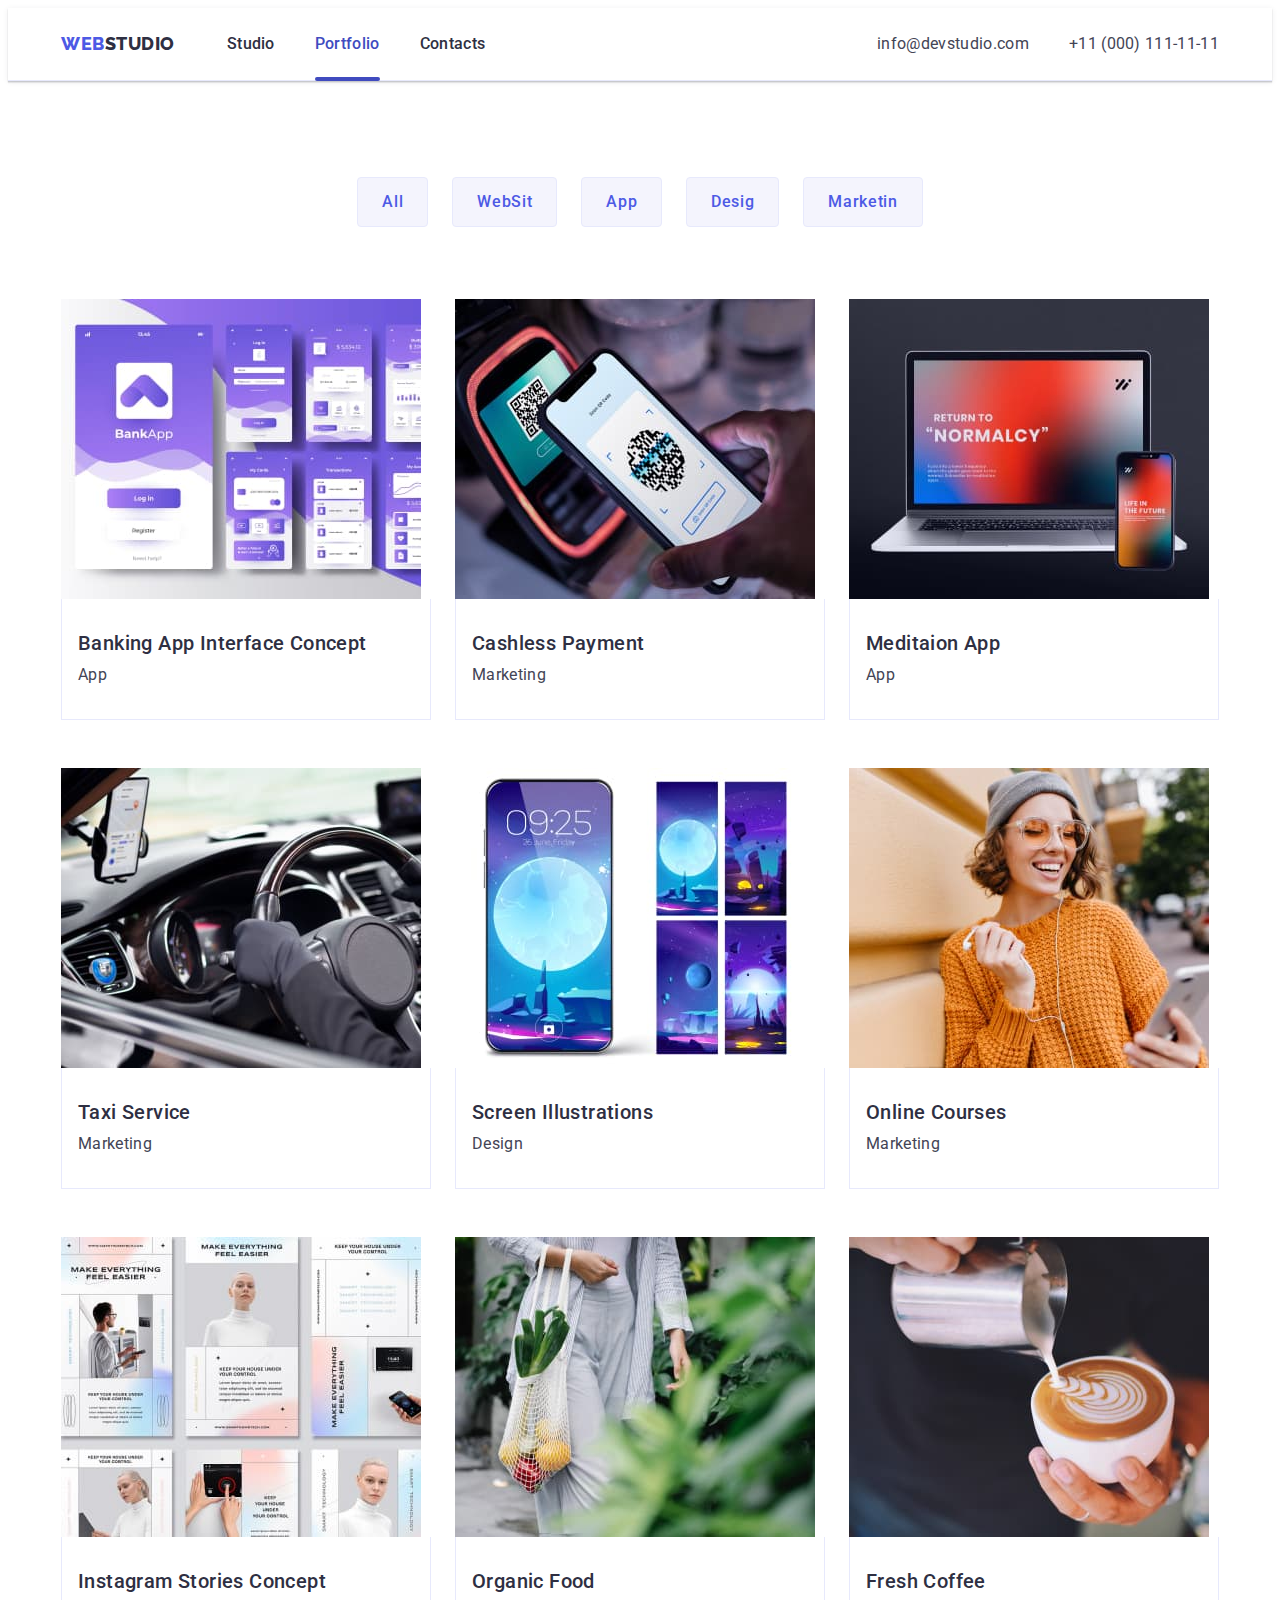
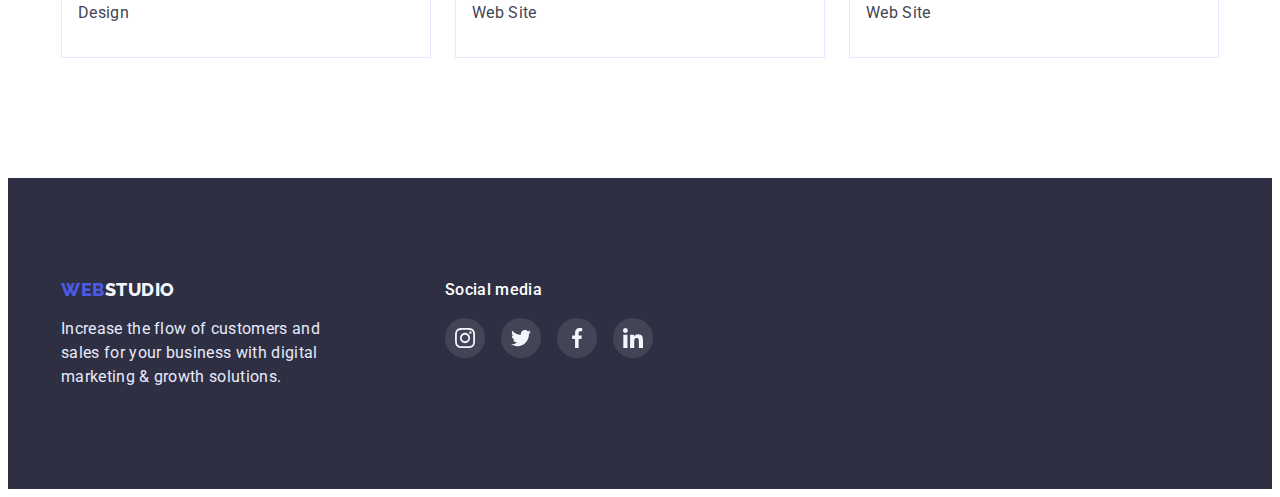
==== portfolio.html @ 190f9bc2 "Initial commit" ====
<!DOCTYPE html>
<html lang="en">

<head>
    <meta charset="UTF-8">
    <meta http-equiv="X-UA-Compatible" content="IE=edge">
    <meta name="viewport" content="width=device-width, initial-scale=1.0">
    <title>WebStudio</title>
    <link rel="stylesheet" href="https://cdnjs.cloudflare.com/ajax/libs/modern-normalize/1.1.0/modern-normalize.min.css"
        integrity="sha512-wpPYUAdjBVSE4KJnH1VR1HeZfpl1ub8YT/NKx4PuQ5NmX2tKuGu6U/JRp5y+Y8XG2tV+wKQpNHVUX03MfMFn9Q=="
        crossorigin="anonymous" referrerpolicy="no-referrer" />
    <link rel="preconnect" href="https://fonts.googleapis.com">
    <link rel="preconnect" href="https://fonts.gstatic.com" crossorigin>
    <link href="https://fonts.googleapis.com/css2?family=Raleway:wght@800&family=Roboto:wght@400;500;700&display=swap"
        rel="stylesheet">
    <link rel="stylesheet" href="css/styles.css">
</head>

<body>
    <header class="header">
        <div class="container header-block">

            <nav class="header-navigation">
                <a href="./index.html" class="main-header-logo"><span class="logo-acsent">Web</span><span
                        class="logo">Studio</span></a>

                <ul class="header-list list">
                    <li class="header-item"><a href="./index.html" class="header-link list">Studio</a></li>
                    <li class="header-item"><a href="./portfolio.html" class="header-link list active">Portfolio</a>
                    </li>
                    <li class="header-item"><a href="" class="header-link list">Contacts</a></li>
                </ul>
            </nav>

            <address class="adress">
                <ul class="header-adress list">
                    <li><a href="mailto:info@devstudio.com" class="header-contact list contacts">info@devstudio.com</a>
                    </li>
                    <li><a href="tel:+110001111111" class="header-contact list contacts">+11 (000) 111-11-11</a>
                    </li>
                </ul>
            </address>

        </div>
    </header>

    <main class="main-section">
        <!-- button -->
        <section class="hero-section2">
            <div class="container">
                <h1 class="visually-hidden">Main page</h1>
                <ul class="main-buttons list ">
                    <li><button type="button" class="buttons buttons-text">All</button>
                    </li>
                    <li><button type="button" class="buttons buttons-text">WebSit</button>
                    </li>
                    <li><button type="button" class="buttons buttons-text">App</button>
                    </li>
                    <li><button type="button" class="buttons buttons-text">Desig</button>
                    </li>
                    <li><button type="button" class="buttons buttons-text">Marketin</button>
                    </li>
                </ul>


                <!-- /button >

                <-- presentation -->


                <ul class="presentation-list list">
                    <li class="presentation-item">
                        <div class="presentation-top-wrap">
                            <a href="" class="presentation-link"><img src="./images/banking-app.jpg"
                                    alt="Banking App Interface Concept" width="360" height="300">
                                <p class="presentation-item-text-overlay">14 Stylish and User-Friendly App Design
                                    Concepts · Task Manager App · Calorie Tracker App · Exotic Fruit Ecommerce App ·
                                    Cloud Storage App</p>
                        </div>
                        <div class="presentation-content">
                            <h3 class="presentation-subtitle">Banking App Interface Concept</h3>
                            <p class="presentation-description subtitle">App</p>
                        </div>
                        </a>
                    </li>
                    <li class="presentation-item">
                        <div class="presentation-top-wrap">
                            <a href="" class="presentation-link"><img src="./images/cashless-payment.jpg"
                                    alt="Cashless Payment" width="360" height="300">
                                <p class="presentation-item-text-overlay">14 Stylish and User-Friendly App Design
                                    Concepts · Task Manager App · Calorie Tracker App · Exotic Fruit Ecommerce App ·
                                    Cloud Storage App</p>
                        </div>
                        <div class="presentation-content">
                            <h3 class="presentation-subtitle">Cashless Payment</h3>
                            <p class="presentation-description subtitle">Marketing</p>
                        </div>
                        </a>
                    </li>
                    <li class="presentation-item">
                        <div class="presentation-top-wrap">
                            <a href="" class="presentation-link"><img src="./images/meditaio-app.jpg"
                                    alt="Meditaion App" width="360" height="300">
                                <p class="presentation-item-text-overlay">14 Stylish and User-Friendly App Design
                                    Concepts · Task Manager App · Calorie Tracker App · Exotic Fruit Ecommerce App ·
                                    Cloud Storage App</p>
                        </div>
                        <div class="presentation-content">
                            <h3 class="presentation-subtitle">Meditaion App</h3>
                            <p class="presentation-description subtitle">App</p>
                        </div>
                        </a>
                    </li>
                    <li class="presentation-item">
                        <div class="presentation-top-wrap">
                            <a href="" class="presentation-link"><img src="./images/taxi-service.jpg" alt="Taxi Service"
                                    width="360" height="300">
                                <p class="presentation-item-text-overlay">14 Stylish and User-Friendly App Design
                                    Concepts · Task Manager App · Calorie Tracker App · Exotic Fruit Ecommerce App ·
                                    Cloud Storage App</p>
                        </div>
                        <div class="presentation-content">
                            <h3 class="presentation-subtitle">Taxi Service</h3>
                            <p class="presentation-description subtitle">Marketing</p>
                        </div>
                        </a>
                    </li>
                    <li class="presentation-item">
                        <div class="presentation-top-wrap">
                            <a href="" class="presentation-link"><img src="./images/screen-illustrations.jpg"
                                    alt="creen Illustrations" width="360" height="300">
                                <p class="presentation-item-text-overlay">14 Stylish and User-Friendly App Design
                                    Concepts · Task Manager App · Calorie Tracker App · Exotic Fruit Ecommerce App ·
                                    Cloud Storage App</p>
                        </div>
                        <div class="presentation-content">

                            <h3 class="presentation-subtitle">Screen Illustrations</h3>
                            <p class="presentation-description subtitle">Design</p>
                        </div>
                        </a>
                    </li>
                    <li class="presentation-item">
                        <div class="presentation-top-wrap">
                            <a href="" class="presentation-link"><img src="./images/online-courses.jpg"
                                    alt="Online Courses" width="360" height="300">
                                <p class="presentation-item-text-overlay">14 Stylish and User-Friendly App Design
                                    Concepts · Task Manager App · Calorie Tracker App · Exotic Fruit Ecommerce App ·
                                    Cloud Storage App</p>
                        </div>
                        <div class="presentation-content">
                            <h3 class="presentation-subtitle">Online Courses</h3>
                            <p class="presentation-description subtitle">Marketing</p>
                        </div>
                        </a>
                    </li>
                    <li class="presentation-item">
                        <div class="presentation-top-wrap">
                            <a href="" class="presentation-link"><img src="./images/instagram-stories.jpg"
                                    alt="Instagram Stories Concept" width="360" height="300">
                                <p class="presentation-item-text-overlay">14 Stylish and User-Friendly App Design
                                    Concepts · Task Manager App · Calorie Tracker App · Exotic Fruit Ecommerce App ·
                                    Cloud Storage App</p>
                        </div>
                        <div class="presentation-content">

                            <h3 class="presentation-subtitle">Instagram Stories Concept</h3>
                            <p class="presentation-description subtitle">Design</p>
                        </div>
                        </a>
                    </li>
                    <li class="presentation-item">
                        <div class="presentation-top-wrap">
                            <a href="" class="presentation-link"><img src="./images/organic-food.jpg" alt="rganic Food"
                                    width="360" height="300">
                                <p class="presentation-item-text-overlay">14 Stylish and User-Friendly App Design
                                    Concepts · Task Manager App · Calorie Tracker App · Exotic Fruit Ecommerce App ·
                                    Cloud Storage App</p>
                        </div>
                        <div class="presentation-content">
                            <h3 class="presentation-subtitle">Organic Food</h3>
                            <p class="presentation-description subtitle">Web Site</p>
                        </div>
                        </a>
                    </li>
                    <li class="presentation-item">
                        <div class="presentation-top-wrap">
                            <a href="" class="presentation-link"><img src="./images/fresh-coffee.jpg" alt="Fresh Coffee"
                                    width="360" height="300">
                                <p class="presentation-item-text-overlay">14 Stylish and User-Friendly App Design
                                    Concepts · Task Manager App · Calorie Tracker App · Exotic Fruit Ecommerce App ·
                                    Cloud Storage App</p>
                        </div>
                        <div class="presentation-content">
                            <h3 class="presentation-subtitle">Fresh Coffee</h3>
                            <p class="presentation-description subtitle">Web Site</p>
                        </div>
                        </a>
                    </li>
                </ul>
            </div>

        </section>
        <!-- /presentation -->

    </main>

    <!-- Footer section -->
    <footer class="footer-section">
        <div class="container">
            <ul class="footer-description">

                <li><a href="./index.html" class="main-footer-logo"><span class="logo-acsent">Web</span><span
                            class="logo-footer">Studio</span></a>

                    <p class="footer-subtitle">Increase the flow of customers and sales for your business with digital
                        marketing
                        &
                        growth solutions.</p>
                </li>
                <li>
                    <p class="footer-social-subtitle">Social media</p>
                    <ul class="footer-social-list list">
                        <li class="footer-social-item"><a href="" class="footer-social-link link">
                                <svg class="footer-social-icon" width="20" height="20">
                                    <use href="./images/symbol-defs.svg#icon-instagram"></use>
                                </svg> </a></li>
                        <li class="footer-social-item"><a href="" class="footer-social-link">
                                <svg class="footer-social-icon" width="20" height="20">
                                    <use href="./images/symbol-defs.svg#icon-twitter"></use>
                                </svg> </a></li>
                        <li class="footer-social-item"><a href="" class="footer-social-link">
                                <svg class="footer-social-icon" width="20" height="20">
                                    <use href="./images/symbol-defs.svg#icon-facebook"></use>
                                </svg> </a></li>
                        <li class="footer-social-item"><a href="" class="footer-social-link">
                                <svg class="footer-social-icon" width="20" height="20">
                                    <use href="./images/symbol-defs.svg#icon-linkedin"></use>
                                </svg> </a></li>
                    </ul>
                </li>
            </ul>
        </div>
    </footer>
    <!-- /Footer section -->
</body>

</html>
---- css/styles.css ----
:root {
    --main-buttons-focuse-color: #404BBF;
    --main-butons-color: #4D5AE5;
    --main-title-color: #2E2F42;
    --main-subtitle-color: #434455;
    --contacts-color: #434455;
    --logo-font-acsent: 'Raleway', sans-serif;
    --logo-font: 'Raleway', sans-serif;

}

body {
    font-family: 'Roboto', sans-serif;
    background-color: #FFFFFF;
    color: #2E2F42;
    font-size: 16px;
}


h1 h2 h3 h4 h5 h6 p {
    margin: 0;
    border: none;
}

ul {
    margin: 0;
    padding: 0;
    border: none;
}

a {
    border: none;
}

img {
    display: block;
    max-width: 100%;
    height: auto;
}

.container {
    width: 1158px;
    margin: 0 auto;
    padding-left: 15px;
    padding-right: 15px;
}


.subtitle {
    font-size: 16px;
    line-height: 1.5;
    letter-spacing: 0.02em;
}

.contacts {
    font-family: 'Roboto';
    font-style: normal;
    font-weight: 400;
    line-height: 1.5;
    letter-spacing: 0.02em;
    color: var(--contacts-color);
    transition: color 250ms linear;
}

.main-header-logo {
    font-family: var(--logo-font-acsent);
    font-style: normal;
    font-weight: 800;
    font-size: 18px;
    line-height: 1.3;
    align-items: center;
    letter-spacing: 0.03em;
    text-transform: uppercase;
    text-decoration: none;
    padding: 24px 24px 24px 0px;
    margin-right: 28px;
    outline: none;
}


.logo-acsent {
    color: var(--main-butons-color);
}

.logo {
    color: #2E2F42;
}

.logo-footer {
    color: #F4F4FD;
}

.header-logo footer {
    margin: 100px 0px 0px 156px;
    outline: none;
}

/* ---------------header-------------- */
.list {
    list-style: none;
    text-decoration: none;
}

.header-link {
    line-height: 1.5;
    letter-spacing: 0.02em;
    font-weight: 500;
    color: #2E2F42;
    padding: 24px 0;
    display: block;
    position: relative;
    transition: color 250ms linear;
}

.header-link:hover,
.header-link:focus,
.header-contact:hover,
.header-contact:focus,
.header-contact:hover,
.header-contact:focus {
    color: var(--main-buttons-focuse-color);
    outline: none;

}

.header {
    border-bottom: 1px solid #E7E9FC;
    box-shadow: 0px 2px 1px rgba(46, 47, 66, 0.08), 0px 1px 1px rgba(46, 47, 66, 0.16), 0px 1px 6px rgba(46, 47, 66, 0.08);
}

.header-block {
    display: flex;
}

.header-navigation {
    display: flex;
}

.header-list {
    display: flex;
    gap: 40px;
}

.adress {
    margin-left: auto;
}

.header-adress {
    gap: 40px;
    display: flex;
}

.header-contact {
    padding: 24px 0;
    display: block;
}

.header-link.active::after {
    content: '';
    width: 100%;
    height: 4px;
    border-radius: 2px;
    background-color: var(--main-buttons-focuse-color);
    position: absolute;
    bottom: -1px;
    left: 0;
}

.header-link.active {
    color: var(--main-buttons-focuse-color);
}

/* --------------hero-section---------- */
.hero-section {
    background-color: #2E2F42;
    width: 1440px;
    margin: 0% auto;
    padding: 188px 0;
    background-image: linear-gradient(rgba(46, 47, 66, 0.7),
            rgba(46, 47, 66, 0.7)),
        url(../images/people-office.jpg);
    background-repeat: no-repeat;
    background-position: center;
    display: block;
}

.hero-title {
    width: 496px;
    font-weight: 700;
    font-size: 56px;
    line-height: 1.07;
    letter-spacing: 0.02em;
    color: #FFFFFF;
    padding-bottom: 48px;
    margin: 0 auto;
    text-align: center;
}

.hero-subtitle {
    font-family: 'Roboto', sans-serif;
    font-style: normal;
    font-weight: 500;
    font-size: 16px;
    line-height: 1.5;
    display: flex;
    align-items: center;
    text-align: center;
    justify-content: center;
    letter-spacing: 0.04em;
    color: #FFFFFF;
    outline: none;
    margin: 0% auto;
    width: 169px;
    height: 56px;
}

.hero-link {
    text-decoration: none;
    outline: none;
}

.hero-button {
    background-color: var(--main-butons-color);
    border-color: var(--main-butons-color);
    min-width: 169px;
    width: 169px;
    height: 56px;
    border-radius: 4px;
    margin: 0 auto;
    display: block;
    border: none;
    box-shadow: 0px 4px 4px rgba(0, 0, 0, 0.15);
    padding: 0%;
    transition-duration: 250ms;
    transition-timing-function: cubic-bezier(0.4, 0, 0.2, 1);
}


.hero-button:is(:hover, :focus) {
    background-color: var(--main-buttons-focuse-color);
    border-color: var(--main-buttons-focuse-color);
    box-shadow: 0px 4px 4px rgba(0, 0, 0, 0.15);
    outline: none;
    transition: color 250ms linear;
}

/* -------------Section about----------- */

.section-about {
    padding: 120px 0;
}

.visually-hidden {
    position: absolute;
    height: 1px;
    margin: -1px;
    border: 0;
    padding: 0;
    white-space: nowrap;
    clip-path: inset(100%);
    clip: rect(0 0 0 0);
    overflow: hidden;
    width: 1px;
}


.about-list {
    display: flex;
    gap: 24px;
}

.about-item {
    width: calc((100%-72px) / 4)
}

.about-title {
    font-weight: 500;
    font-size: 20px;
    line-height: 1.2;
    letter-spacing: 0.02em;
    color: var(--main-title-color);
    padding: 0px 0px 8px 0px;
    width: 264px;
    margin: 0px 0px;
}

.about-subtitle {
    font-weight: 400;
    line-height: 1.5;
    letter-spacing: 0.02em;
    color: var(--main-subtitle-color);
    margin: 0px;
    width: 264px;
    height: 72px;
}

.icon-about {
    display: flex;
    justify-content: center;
    align-items: center;
    width: 264px;
    height: 112px;
    border-radius: 4px;
    background: #F4F4FD;
    margin-bottom: 8px;
}

.icon-about-item {
    width: 64px;
    height: 64px;
}

/* ------------Work section------------- */

.worck-section {
    padding-bottom: 120px;
}


.worck-title {
    font-size: 36px;
    line-height: 1.1;
    letter-spacing: 0.02em;
    text-transform: capitalize;
    color: var(--main-title-color);
    text-align: center;
    margin: 0 0 72px 0;
}

.worck-list {
    display: flex;
    flex-wrap: wrap;
    gap: 24px;
}

.worck-item {
    width: calc((100% - 48px) / 3);

}

/* -----------Team section-------------- */

.team-section {
    background: #F4F4FD;
    padding: 120px 0;
}

.team-maintitle {
    font-size: 36px;
    line-height: 1.11;
    letter-spacing: 0.02em;
    text-transform: capitalize;
    color: var(--main-title-color);
    margin: auto;
    text-align: center;
    margin-bottom: 72px;
}

.team-title {
    font-weight: 500;
    font-size: 20px;
    line-height: 1.2;
    letter-spacing: 0.02em;
    color: var(--main-title-color);
    padding-bottom: 8px;
    margin: 0 auto;
}

.team-subtitle {
    font-weight: 400;
    color: var(--main-subtitle-color);
    margin: 0 auto;
    margin-bottom: 8px;
}

.team-list {
    display: flex;
    flex-wrap: wrap;
    gap: 24px;
}

.team-item {
    width: calc((100% - 72px) / 4);
    background: #FFFFFF;
    border-radius: 0px 0px 4px 4px;
    box-shadow: 0px 1px 6px rgba(46, 47, 66, 0.08), 0px 1px 1px rgba(46, 47, 66, 0.16), 0px 2px 1px rgba(46, 47, 66, 0.08);
}

.card-item {
    padding: 32px 16px;
    text-align: center;

}

.team-social-list {
    display: flex;
    justify-content: center;
    gap: 24px;
}

.team-social-item {
    width: 40px;
    height: 40px;
}

.team-social-link {
    display: flex;
    justify-content: center;
    align-items: center;
    width: 100%;
    height: 100%;
    border-radius: 50%;
    background-color: var(--main-butons-color);
    transition-duration: 250ms;
    transition-timing-function: cubic-bezier(0.4, 0, 0.2, 1);
}


.team-social-link:hover {
    background-color: var(--main-buttons-focuse-color);
    outline: none;
}

.team-social-link:focus {
    background-color: var(--main-buttons-focuse-color);
    outline: none;
}

/* customers */

.customers-section {
    padding-top: 130px;
    padding-bottom: 120px;
}

.customers-title {
    font-weight: 700;
    font-size: 36px;
    line-height: 1.1;
    text-align: center;
    letter-spacing: 0.02em;
    color: var(--main-title-color);
    margin: 0% auto;
    margin-bottom: 72px;
}

.customers-list {
    display: flex;
    justify-content: center;
    align-items: center;
    gap: 24px;
}

.customers-item {
    width: 168px;
    height: 88px;
}


.customers-link {
    display: flex;
    justify-content: center;
    align-items: center;
    width: 100%;
    height: 100%;
    border-radius: 4px;
    color: #8E8F99;
    border: 1px solid #8E8F99;
    padding: 16px 32px;
    transition-duration: 250ms;
    transition-timing-function: cubic-bezier(0.4, 0, 0.2, 1);
}

.customers-icon {
    width: 104px;
    height: 56px;
    fill: #8E8F99;
    transition-duration: 250ms;
    transition-timing-function: cubic-bezier(0.4, 0, 0.2, 1);
}

.customers-link:hover .customers-icon {
    fill: var(--main-buttons-focuse-color);
}

.customers-link:focus .customers-icon {
    fill: var(--main-buttons-focuse-color);
}

.customers-link:hover {
    border-color: var(--main-buttons-focuse-color);
}

.customers-link:focus {
    border-color: var(--main-buttons-focuse-color);
    outline: none;
}

/* -----------Footer section------------ */

.main-footer-logo {
    font-family: var(--logo-font-acsent);
    font-style: normal;
    font-weight: 800;
    font-size: 18px;
    line-height: 1.3;
    align-items: center;
    letter-spacing: 0.03em;
    text-transform: uppercase;
    text-decoration: none;
    padding-bottom: 16px;
    outline: none;
}

.footer-subtitle {
    font-weight: 400;
    line-height: 1.5;
    letter-spacing: 0.02em;
    color: #E7E9FC;
    width: 264px;
    margin: 16px 0 0;
    display: flex;
}

.footer-section {
    background: #2E2F42;
    padding: 100px 0;
}

.footer-social-list {
    display: flex;
    gap: 16px;
}

.footer-social-icon {
    fill: #F4F4FD;
}

.footer-social-item {
    width: 40px;
    height: 40px;
}

.footer-social-link {
    display: flex;
    justify-content: center;
    align-items: center;
    width: 100%;
    height: 100%;
    border-radius: 50%;
    background-color: rgba(255, 255, 255, 0.1);
    transition-duration: 250ms;
    transition-timing-function: cubic-bezier(0.4, 0, 0.2, 1);

}

.footer-social-link:hover {
    background-color: #31D0AA;
    outline: none;
}

.footer-social-link:focus {
    background-color: #31D0AA;
    outline: none;
}

.footer-social-subtitle {
    font-family: 'Roboto';
    font-style: normal;
    font-weight: 500;
    font-size: 16px;
    line-height: 1.5;
    letter-spacing: 0.02em;
    color: #FFFFFF;
    margin: 0% auto;
    margin-bottom: 16px;
}

.footer-description {
    display: flex;
    gap: 120px;
}

/* -----------------------------------------------------portfolio---------------------------------------------------- */


/* -----------butons------------- */

.buttons {
    background-color: #F4F4FD;
    border-color: #E7E9FC;
    border: 1px solid #E7E9FC;
    cursor: pointer;
    transition-duration: 250ms;
    transition-timing-function: cubic-bezier(0.4, 0, 0.2, 1);
}

.buttons:focus,
.buttons:hover {
    background-color: var(--main-buttons-focuse-color);
    border-color: var(--main-buttons-focuse-color);
    box-shadow: 0px 3px 1px rgba(0, 0, 0, 0.1), 0px 2px 1px rgba(0, 0, 0, 0.08), 0px 2px 2px rgba(0, 0, 0, 0.12);
    outline: none;
}

.buttons-text {
    font-family: 'Roboto', sans-serif;
    font-style: normal;
    font-weight: 500;
    font-size: 16px;
    line-height: 1.5;
    display: flex;
    align-items: center;
    text-align: center;
    letter-spacing: 0.04em;
    color: var(--main-butons-color);
    text-decoration: none;
    padding: 12px 24px;
    border-radius: 4px;
    transition-duration: 250ms;
    transition-timing-function: cubic-bezier(0.4, 0, 0.2, 1);
}

.buttons-text:focus,
.buttons-text:hover {
    color: #FFFFFF;
    outline: none;
}

.main-buttons {
    border: none;
    display: flex;
    gap: 24px;
    justify-content: center;
    margin-bottom: 72px;

}

.hero-section2 {
    padding-top: 96px;
    padding-bottom: 120px;
}

/* -----------------presentation------- */


.presentation-list {
    display: flex;
    flex-wrap: wrap;
    column-gap: 24px;
    row-gap: 48px;

}

.presentation-item {
    width: calc((100% - 48px) / 3);
}

.presentation-content {
    padding: 32px;
    padding-left: 16px;
    border-bottom: 1px solid #E7E9FC;
    border-left: 1px solid #E7E9FC;
    border-right: 1px solid #E7E9FC;
    transition-duration: 250ms;
    transition-timing-function: cubic-bezier(0.4, 0, 0.2, 1);
}

.presentation-subtitle {
    font-weight: 500;
    font-size: 20px;
    line-height: 1.2;
    letter-spacing: 0.02em;
    color: var(--main-title-color);
    margin: 0 auto;
    padding-bottom: 8px;
}



.presentation-description {
    font-weight: 400;
    color: var(--main-subtitle-color);
    margin: 0 auto;
}

.presentation-link {
    text-decoration: none;
    outline: none;
    display: block;
    transition-duration: 250ms;
    transition-timing-function: cubic-bezier(0.4, 0, 0.2, 1);
}

.presentation-link:focus {
    box-shadow: 0px 1px 6px rgba(46, 47, 66, 0.08), 0px 1px 1px rgba(46, 47, 66, 0.16), 0px 2px 1px rgba(46, 47, 66, 0.08);
    transition-duration: 250ms;
    transition-timing-function: cubic-bezier(0.4, 0, 0.2, 1);
}


.presentation-item:hover,
.presentation-item:focus {
    box-shadow: 0px 1px 6px rgba(46, 47, 66, 0.08), 0px 1px 1px rgba(46, 47, 66, 0.16), 0px 2px 1px rgba(46, 47, 66, 0.08);
    outline: none;
    transition-duration: 250ms;
    transition-timing-function: cubic-bezier(0.4, 0, 0.2, 1);
}

.presentation-top-wrap {
    position: relative;
    overflow: hidden;
}

.presentation-item-text-overlay {
    background: #4D5AE5;
    background-blend-mode: soft-light;
    mix-blend-mode: normal;
    font-weight: 400;
    font-size: 16px;
    line-height: 1.5;
    letter-spacing: 0.02em;
    color: #F4F4FD;
    position: absolute;
    top: 0;
    left: 0;
    width: 100%;
    height: 100%;
    margin: 0 auto;
    padding: 40px 32px;
    transform: translateY(100%);
    transition: transform 250ms linear;
    transition-timing-function: cubic-bezier(0.4, 0, 0.2, 1);
}

.presentation-item:hover .presentation-item-text-overlay {
    transform: translateY(0);
}


.backdrop {
    width: 100%;
    height: 100%;
    left: 0px;
    top: 0px;
    position: fixed;
    background: rgba(46, 47, 66, 0.4);
    transition-duration: 250ms;
    transition-timing-function: cubic-bezier(0.4, 0, 0.2, 1);
}

.modal {
    position: absolute;
    width: 408px;
    height: 576px;
    background: #FCFCFC;
    box-shadow: 0px 1px 1px rgba(0, 0, 0, 0.14), 0px 1px 3px rgba(0, 0, 0, 0.12), 0px 2px 1px rgba(0, 0, 0, 0.2);
    border-radius: 4px;
    position: absolute;
    top: 50%;
    left: 50%;
    transform: translate(-50%, -50%);
    padding: 24px;

}

.modal-close {
    Width: 24px;
    Height: 24px;
    border-radius: 50%;
    display: flex;
    justify-content: center;
    align-items: center;
    margin-left: auto;
    background: #E7E9FC;
    border: 1px solid rgba(0, 0, 0, 0.1);
    transition-duration: 250ms;
    transition-timing-function: cubic-bezier(0.4, 0, 0.2, 1);
}

.close-icon {
    fill: #000000;
    width: 8px;
    height: 8px;
}

.is-hidden {
    opacity: 0;
    visibility: hidden;
    pointer-events: none;
}

.modal-close:hover .close-icon {
    fill: #FFFFFF;
}

.modal-close:focus .close-icon {
    fill: #FFFFFF;
}

.modal-close:is(:hover, :focus) {
    background: var(--main-buttons-focuse-color);
    border-color: var(--main-buttons-focuse-color);
    outline: none;
}
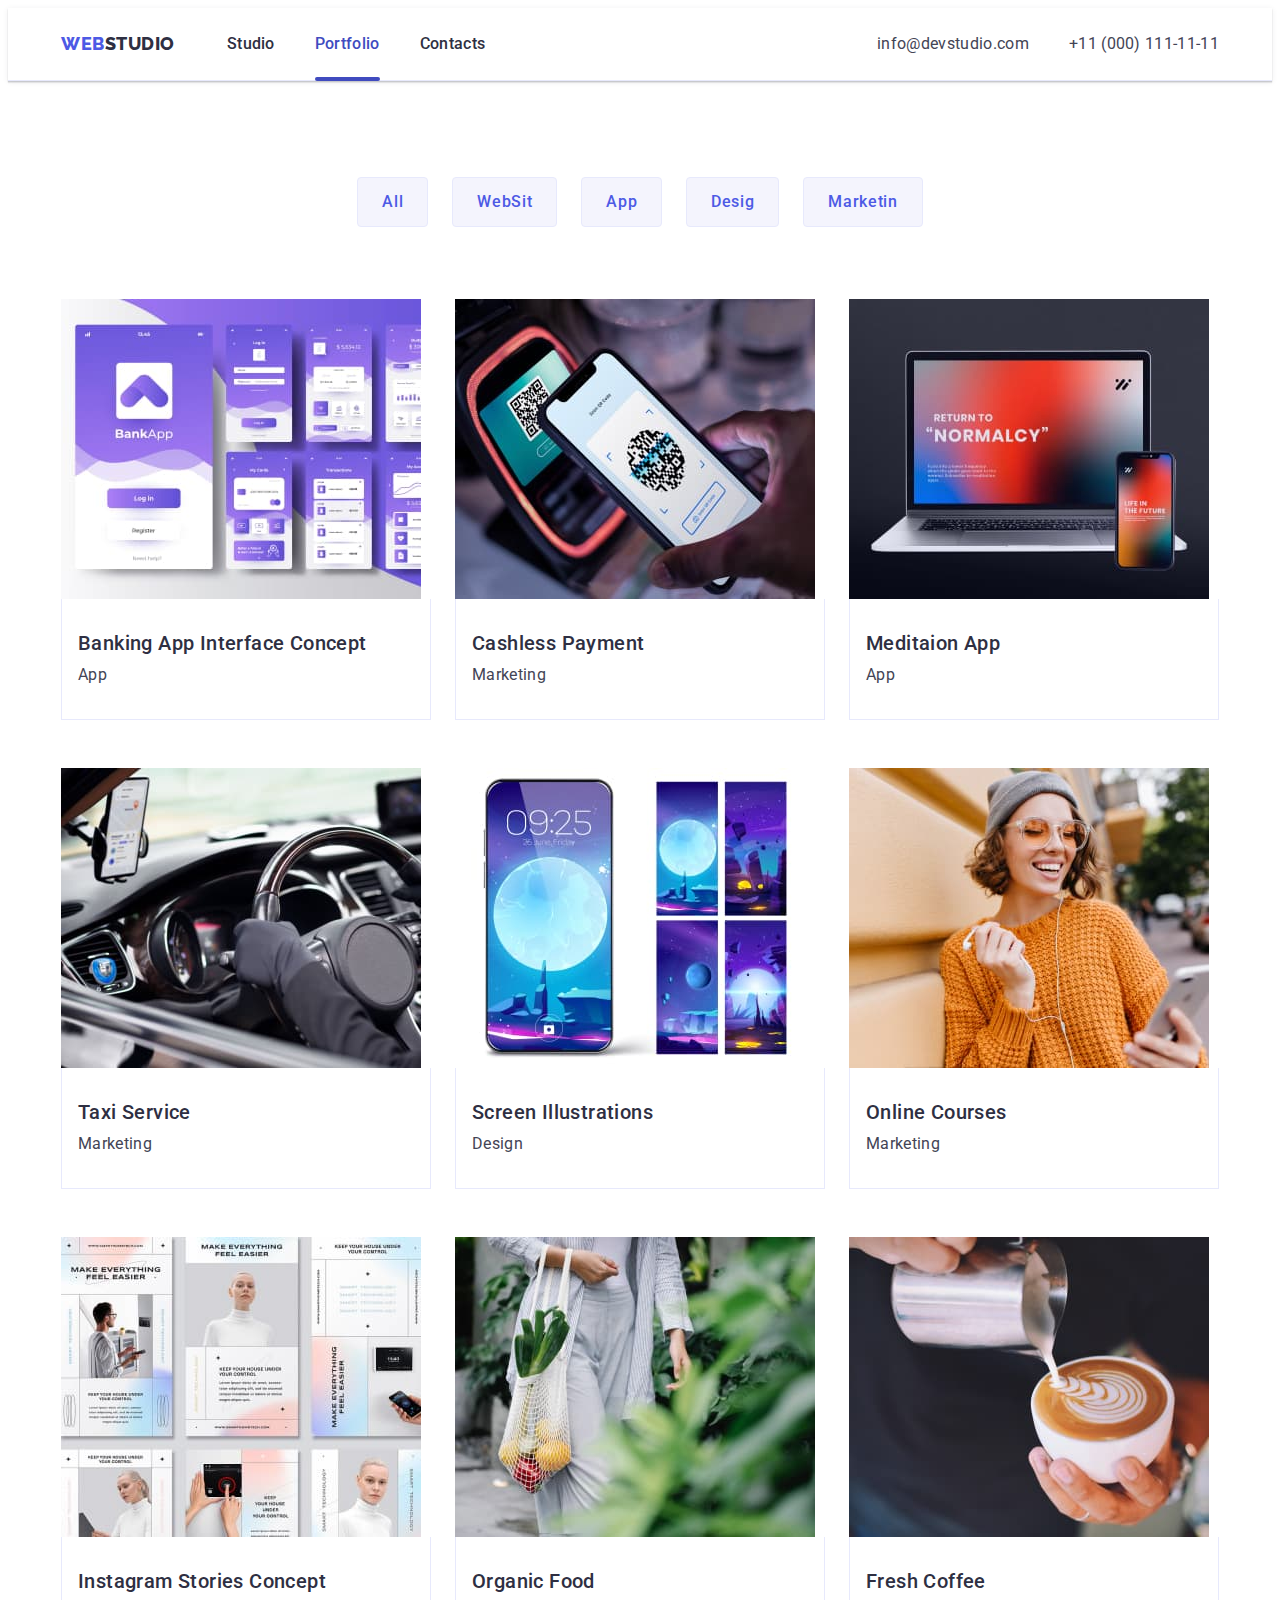
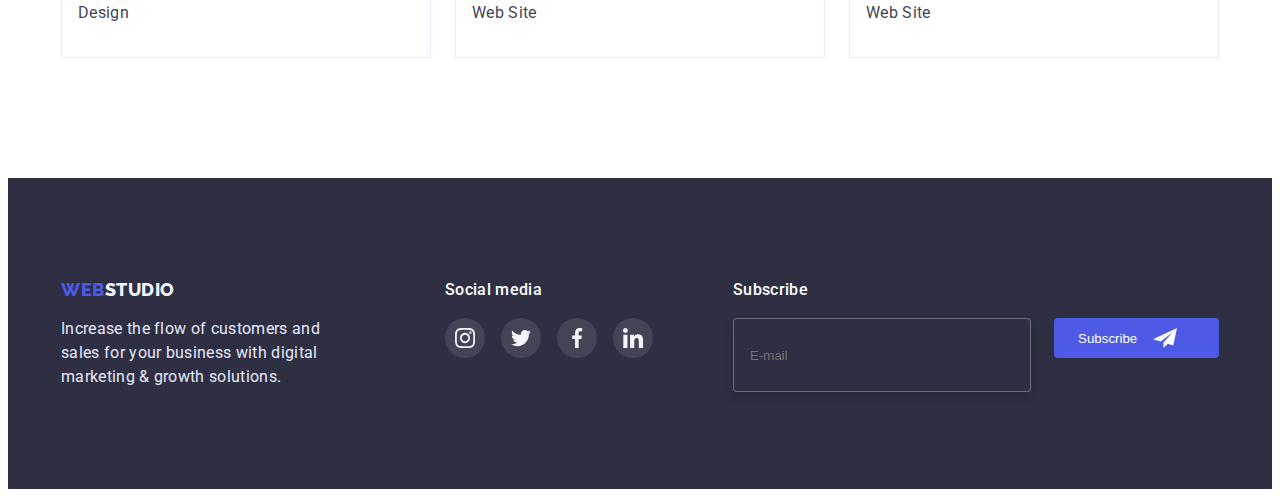
==== commit bc04037e: "add footer modal" ====
--- a/portfolio.html
+++ b/portfolio.html
@@ -210,7 +210,7 @@
         <div class="container">
             <ul class="footer-description">
 
-                <li><a href="./index.html" class="main-footer-logo"><span class="logo-acsent">Web</span><span
+                <li class="footer-descript"><a href="./index.html" class="main-footer-logo"><span class="logo-acsent">Web</span><span
                             class="logo-footer">Studio</span></a>
 
                     <p class="footer-subtitle">Increase the flow of customers and sales for your business with digital
@@ -218,7 +218,7 @@
                         &
                         growth solutions.</p>
                 </li>
-                <li>
+                <li class="footer-social">
                     <p class="footer-social-subtitle">Social media</p>
                     <ul class="footer-social-list list">
                         <li class="footer-social-item"><a href="" class="footer-social-link link">
@@ -237,9 +237,24 @@
                                 <svg class="footer-social-icon" width="20" height="20">
                                     <use href="./images/symbol-defs.svg#icon-linkedin"></use>
                                 </svg> </a></li>
+
                     </ul>
                 </li>
+
+                <form class="footer-form" name="signup_form" autocomplete="on" novalidate>
+                    <div class="footer-form-field">
+                        <label class="footer-label" for="footer-email">Subscribe</label>
+                        <input class="footer-input"  type="email" name="email" id="footer-email" placeholder="E-mail" />
+                    </div>
+                    <button class="btn-subscribe" type="submit">Subscribe
+                        <svg class="icon-subscribe" width="24" height="24">
+                            <use href="./images/symbol-defs.svg#icon-subscribe"></use>
+                        </svg>
+                    </button>
+                </form>
+
             </ul>
+
         </div>
     </footer>
     <!-- /Footer section -->
--- a/css/styles.css
+++ b/css/styles.css
@@ -578,8 +578,98 @@
 
 .footer-description {
     display: flex;
-    gap: 120px;
-}
+}
+
+.footer-descript {
+    margin-right: 120px;
+}
+
+.footer-social {
+    margin-right: 80px;
+}
+
+.footer-form {
+    position: relative;
+    height: 80px;
+    width: 100%;
+}
+
+.footer-form-field {
+    display: flex;
+    flex-direction: column;
+}
+
+.footer-input {
+    width: 264px;
+    height: 40px;
+    border: 1px solid rgba(255, 255, 255, 0.3);
+    filter: drop-shadow(0px 4px 4px rgba(0, 0, 0, 0.15));
+    border-radius: 4px;
+    background-color: #2E2F42;
+    padding: 0;
+    transition: outline-color;
+    padding: 16px;
+}
+
+.footer-input:focus {
+    outline: none;
+}
+
+.footer-label {
+    margin-bottom: 16px;
+    font-weight: 500;
+    font-size: 16px;
+    line-height: 1.5;
+    letter-spacing: 0.02em;
+    color: #FFFFFF;
+}
+
+.foorter-input::placeholder {
+    color: #FFFFFF;
+    outline: none;
+}
+
+.btn-subscribe {
+    display: flex;
+    width: 165px;
+    height: 40px;
+
+    position: absolute;
+    right: 0;
+    bottom: 0;
+    gap: 16px;
+    margin: 0 auto;
+    padding-left: 24px;
+    padding-right: 24px;
+
+    align-items: center;
+    background: var(--main-butons-color);
+    border: var(--main-butons-color);
+    border-radius: 4px;
+    font-weight: 500;
+
+    color: #FFFFFF;
+    cursor: pointer;
+    transition-duration: 250ms;
+    transition-timing-function: cubic-bezier(0.4, 0, 0.2, 1);
+}
+
+
+.btn-subscribe:hover,
+.btn-subscribe:focus {
+    background: var(--main-buttons-focuse-color);
+    outline: none;
+}
+
+.icon-subscribe {
+    fill: #FFFFFF;
+}
+
+
+
+
+
+
 
 /* -----------------------------------------------------portfolio---------------------------------------------------- */
 
@@ -737,6 +827,7 @@
     transform: translateY(0);
 }
 
+/* modal */
 
 .backdrop {
     width: 100%;
@@ -752,7 +843,7 @@
 .modal {
     position: absolute;
     width: 408px;
-    height: 576px;
+    height: 584px;
     background: #FCFCFC;
     box-shadow: 0px 1px 1px rgba(0, 0, 0, 0.14), 0px 1px 3px rgba(0, 0, 0, 0.12), 0px 2px 1px rgba(0, 0, 0, 0.2);
     border-radius: 4px;
@@ -761,7 +852,7 @@
     left: 50%;
     transform: translate(-50%, -50%);
     padding: 24px;
-
+    margin: 0 auto;
 }
 
 .modal-close {
@@ -802,4 +893,165 @@
     background: var(--main-buttons-focuse-color);
     border-color: var(--main-buttons-focuse-color);
     outline: none;
+}
+
+/* form */
+
+.form-field-modal {
+    display: flex;
+    position: relative;
+    flex-direction: column;
+    margin-bottom: 8px;
+}
+
+.modal-heading {
+    text-align: center;
+    font-size: 16px;
+    font-weight: 500;
+    line-height: 1.5;
+    margin-top: 24px;
+    margin-bottom: 16px;
+    letter-spacing: 0.02em;
+    color: var(--main-title-color);
+}
+
+.form-input {
+    border: 1px solid rgba(33, 33, 33, 0.2);
+    border-radius: 4px;
+    height: 40px;
+}
+
+.form-field-modal textarea::placeholder {
+    color: rgba(46, 47, 66, 0.4);
+    font-size: 12px;
+
+}
+
+.label-form-modal {
+    margin-bottom: 4px;
+    font-size: 12px;
+    line-height: 1.17;
+    color: #8E8F99;
+    letter-spacing: 0.04em;
+}
+
+.form-textarea {
+    resize: none;
+    height: 120px;
+    font-family: inherit;
+    font-weight: inherit;
+    font-size: 12px;
+    line-height: 1.17;
+    color: var(--main-title-color);
+    padding: 8px 16px;
+    border: 1px solid rgba(33, 33, 33, 0.2);
+    border-radius: 4px;
+    transition: outline-color;
+    transition-duration: 250ms;
+    transition-timing-function: cubic-bezier(0.4, 0, 0.2, 1);
+}
+
+.form-input {
+    padding-left: 38px;
+    color: var(--main-title-color);
+    transition: outline-color;
+    transition-duration: 250ms;
+    transition-timing-function: cubic-bezier(0.4, 0, 0.2, 1);
+}
+
+.form-input:focus {
+    outline-color: var(--main-butons-color);
+}
+
+.form-textarea:focus {
+    outline-color: var(--main-buttons-focuse-color);
+}
+
+.btn-modal {
+    display: block;
+    position: absolute;
+    margin-bottom: 24px;
+    left: 119px;
+    background: var(--main-butons-color);
+    border-radius: 4px;
+    border: var(--main-butons-color);
+    font-family: 'Roboto';
+    font-weight: 500;
+    font-size: 16px;
+    line-height: 1.4px;
+    letter-spacing: 0.04em;
+    color: #FFFFFF;
+    cursor: pointer;
+    width: 169px;
+    height: 56px;
+    margin: 0 auto;
+    text-decoration: none;
+    transition: background-color;
+    transition-duration: 250ms;
+    transition-timing-function: cubic-bezier(0.4, 0, 0.2, 1);
+}
+
+.btn-modal:hover,
+.btn-modal:focus {
+    background: var(--main-buttons-focuse-color);
+    box-shadow: 0px 4px 4px rgba(0, 0, 0, 0.15);
+    outline: none;
+}
+
+.icon {
+    position: absolute;
+    fill: var(--main-title-color);
+    bottom: 8px;
+    left: 16px;
+}
+
+/* checkbox */
+
+.form-label-checkbox {
+    font-weight: 400;
+    font-size: 12px;
+    line-height: 1.33;
+    letter-spacing: 0.04em;
+    color: #757575;
+    display: flex;
+    align-items: center;
+    margin-top: 16px;
+    margin-bottom: 24px;
+}
+
+/* .form-label-checkbox::before {
+    content: "";
+    width: 16px;
+    height: 16px;
+    border: 1.25px solid #2E2F42;
+    border-radius: 2px;
+    margin-right: 8px;
+} */
+
+.form-checkbox:checked+.form-label-checkbox::before {
+    background-color: var(--main-buttons-focuse-color);
+    border-color: var(--main-buttons-focuse-color);
+    background-position: center;
+}
+
+.form-label-checkbox span {
+    content: "";
+    display: block;
+    width: 16px;
+    height: 16px;
+    border: 1.25px solid #2E2F42;
+    border-radius: 2px;
+    margin-right: 8px;
+    display: flex;
+    align-items: center;
+    justify-content: center;
+    fill: transparent;
+    transition-duration: 250ms;
+    transition-timing-function: cubic-bezier(0.4, 0, 0.2, 1);
+}
+
+.form-checkbox:checked+.form-label-checkbox span {
+    fill: #F4F4FD;
+    background-color: var(--main-buttons-focuse-color);
+    border-color: var(--main-buttons-focuse-color);
 }